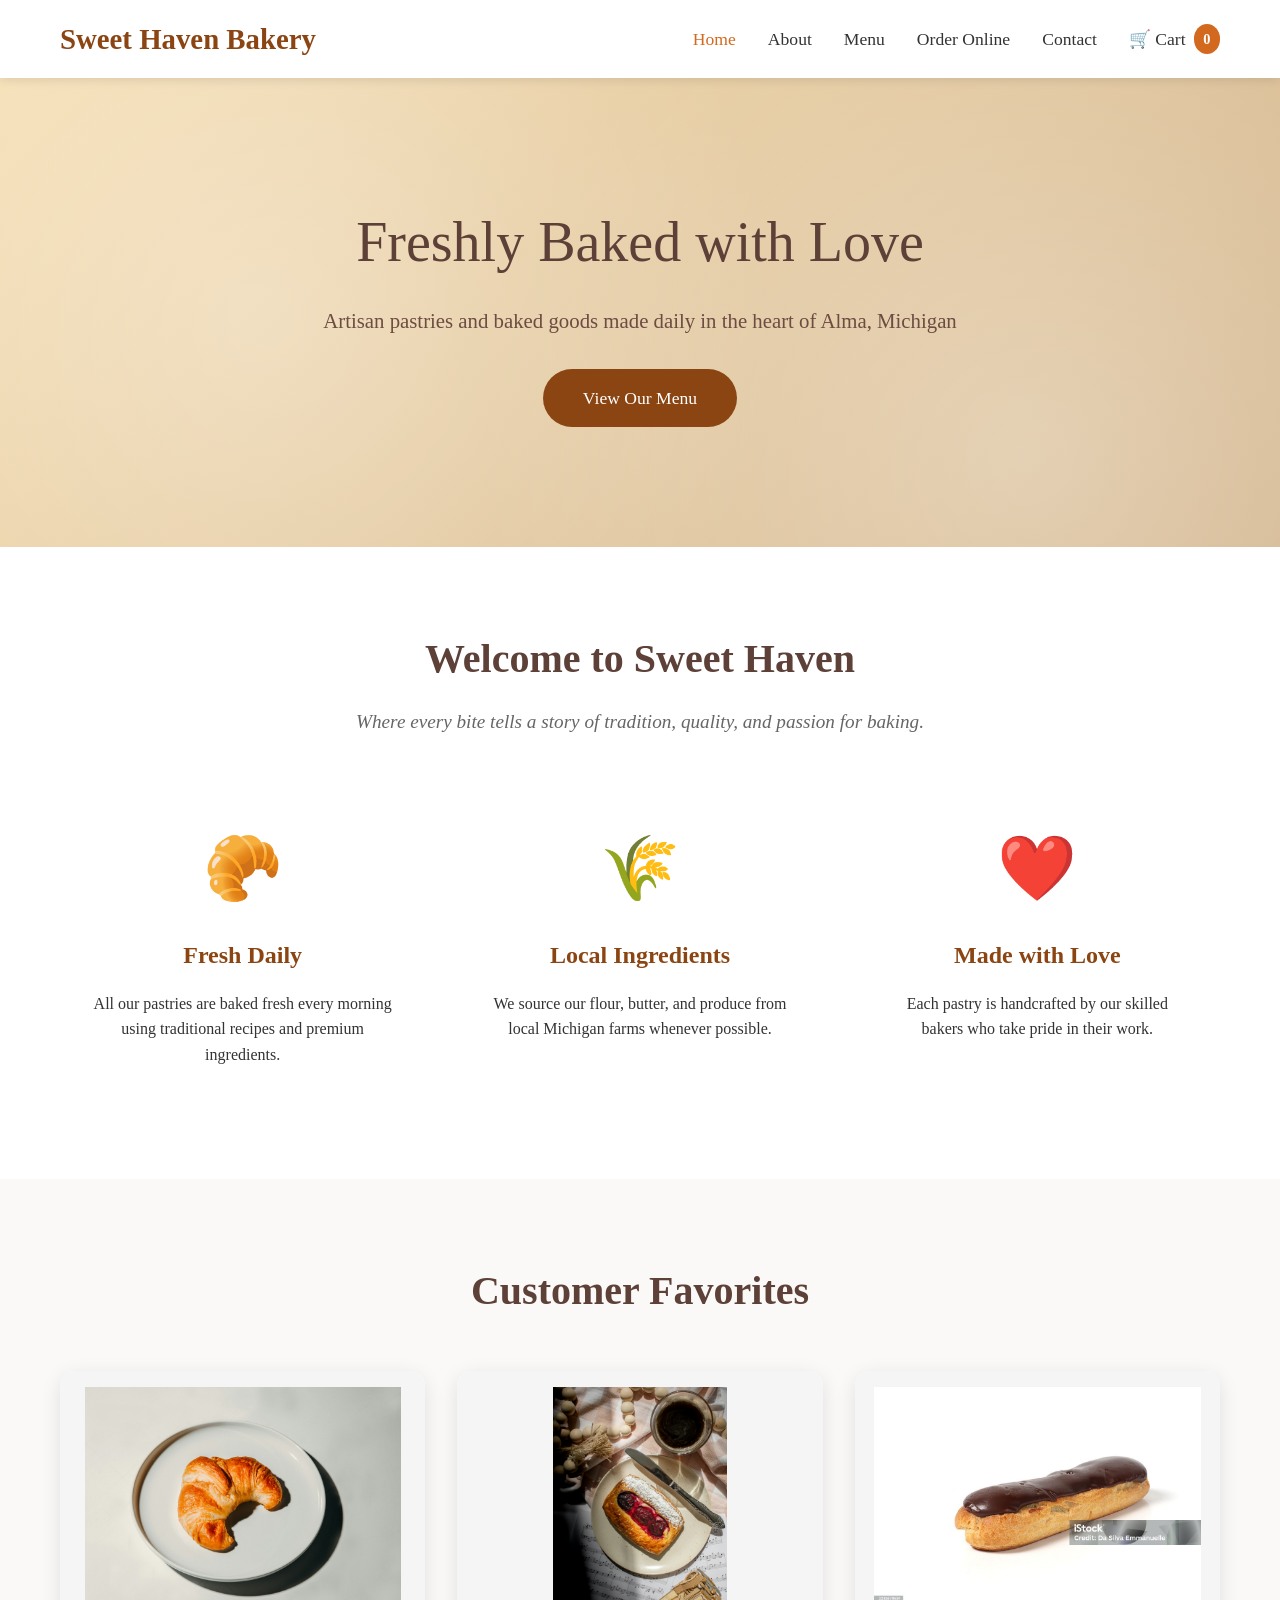
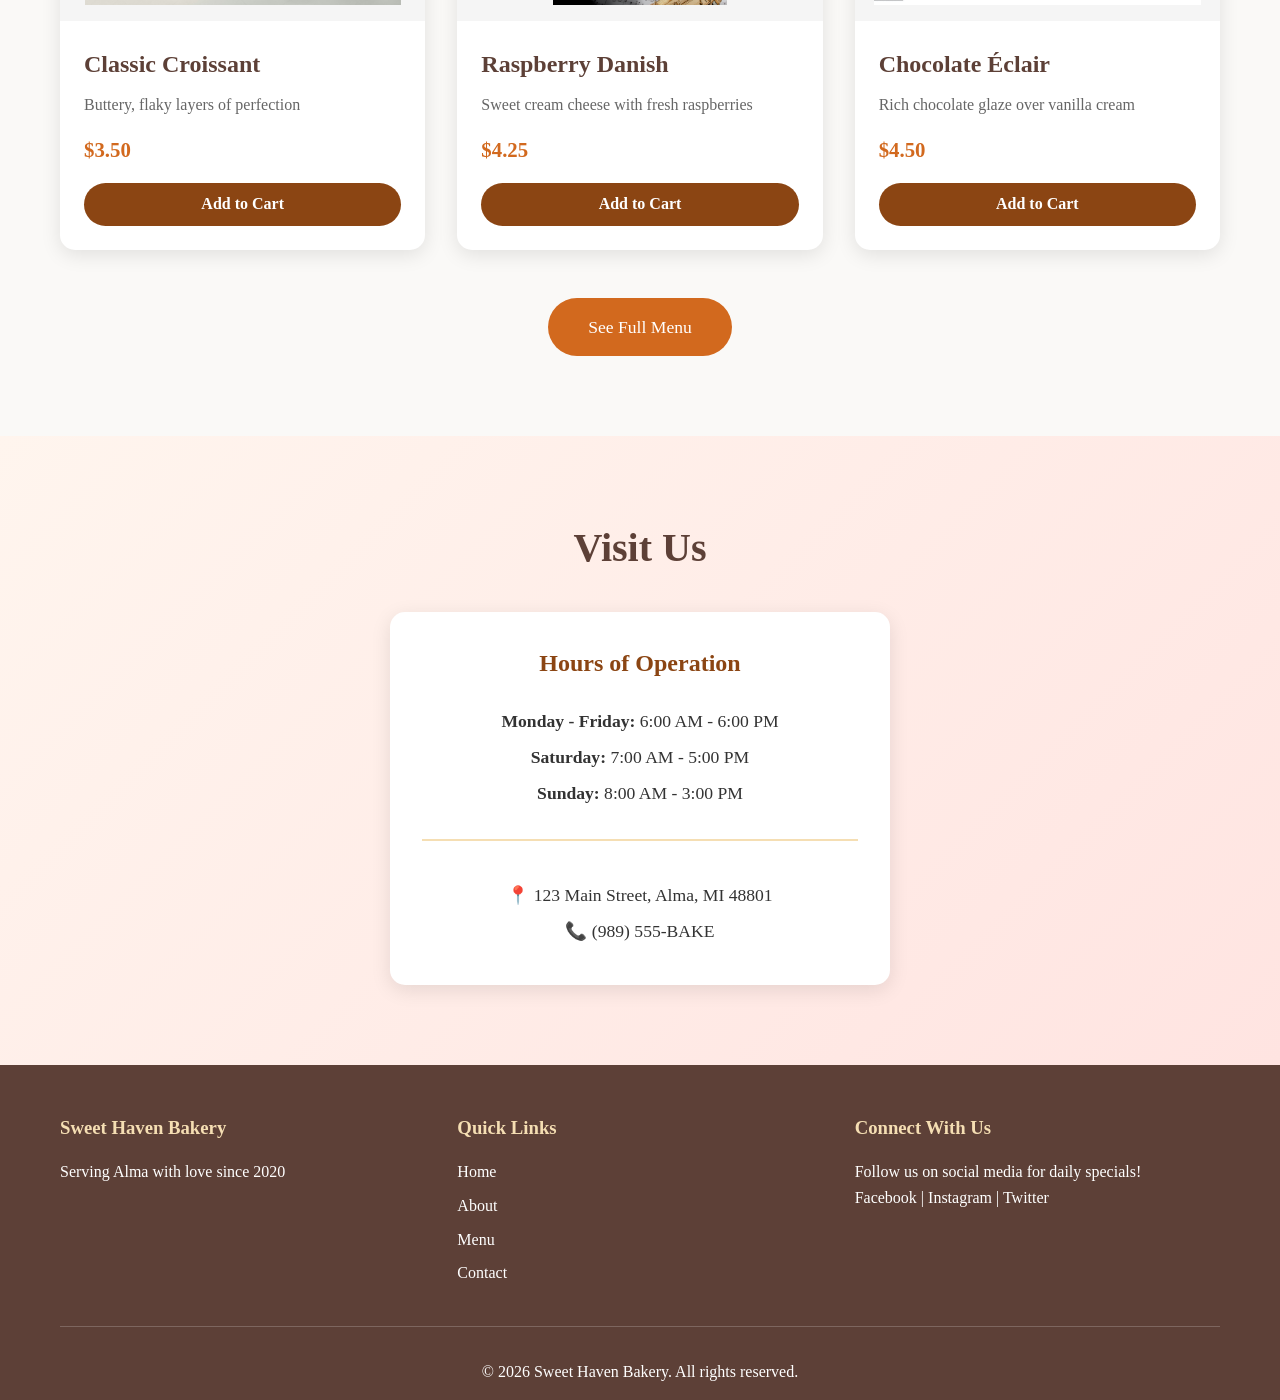
==== index.html @ ca73822a "Initial commit - Sweet Haven Bakery website" ====
<!DOCTYPE html>
<html lang="en">
<head>
    <meta charset="UTF-8">
    <meta name="viewport" content="width=device-width, initial-scale=1.0">
    <title>Sweet Haven Bakery - Artisan Pastries in Alma, Michigan</title>
    <link rel="icon" type="image/svg+xml" href="favicon.svg">
    <link rel="stylesheet" href="style.css">
</head>
<body>
    <!-- Navigation -->
    <nav class="navbar">
        <div class="container">
            <div class="nav-brand">Sweet Haven Bakery</div>
            <ul class="nav-menu">
                <li><a href="index.html" class="active">Home</a></li>
                <li><a href="about.html">About</a></li>
                <li><a href="menu.html">Menu</a></li>
                <li><a href="order.html">Order Online</a></li>
                <li><a href="contact.html">Contact</a></li>
                <li><a href="cart.html" class="cart-link">
                    🛒 Cart <span id="cart-count" class="cart-count">0</span>
                </a></li>
            </ul>
        </div>
    </nav>

    <!-- Hero Section -->
    <section class="hero">
        <div class="hero-content">
            <h1>Freshly Baked with Love</h1>
            <p>Artisan pastries and baked goods made daily in the heart of Alma, Michigan</p>
            <a href="menu.html" class="btn">View Our Menu</a>
        </div>
    </section>

    <!-- Welcome Section -->
    <section class="welcome">
        <div class="container">
            <h2>Welcome to Sweet Haven</h2>
            <p class="lead">Where every bite tells a story of tradition, quality, and passion for baking.</p>
            <div class="features">
                <div class="feature-box">
                    <div class="feature-icon">🥐</div>
                    <h3>Fresh Daily</h3>
                    <p>All our pastries are baked fresh every morning using traditional recipes and premium ingredients.</p>
                </div>
                <div class="feature-box">
                    <div class="feature-icon">🌾</div>
                    <h3>Local Ingredients</h3>
                    <p>We source our flour, butter, and produce from local Michigan farms whenever possible.</p>
                </div>
                <div class="feature-box">
                    <div class="feature-icon">❤️</div>
                    <h3>Made with Love</h3>
                    <p>Each pastry is handcrafted by our skilled bakers who take pride in their work.</p>
                </div>
            </div>
        </div>
    </section>

    <!-- Featured Items -->
    <section class="featured">
        <div class="container">
            <h2>Customer Favorites</h2>
            <div class="product-grid">
                <div class="product-card">
                    <div class="product-image">
                        <img src="images/croissant.jpg" alt="Classic Croissant">
                    </div>
                    <div class="product-details">
                        <h3>Classic Croissant</h3>
                        <p>Buttery, flaky layers of perfection</p>
                        <span class="price">$3.50</span>
                        <button class="add-to-cart-btn" data-name="Classic Croissant" data-price="3.50">Add to Cart</button>
                    </div>
                </div>
                <div class="product-card">
                    <div class="product-image">
                        <img src="images/Raspberry Danish.jpg" alt="Raspberry Danish">
                    </div>
                    <div class="product-details">
                        <h3>Raspberry Danish</h3>
                        <p>Sweet cream cheese with fresh raspberries</p>
                        <span class="price">$4.25</span>
                        <button class="add-to-cart-btn" data-name="Raspberry Danish" data-price="4.25">Add to Cart</button>
                    </div>
                </div>
                <div class="product-card">
                    <div class="product-image">
                        <img src="images/Chocolate Éclair.jpg" alt="Chocolate Éclair">
                    </div>
                    <div class="product-details">
                        <h3>Chocolate Éclair</h3>
                        <p>Rich chocolate glaze over vanilla cream</p>
                        <span class="price">$4.50</span>
                        <button class="add-to-cart-btn" data-name="Chocolate Éclair" data-price="4.50">Add to Cart</button>
                    </div>
                </div>
            </div>
            <div class="text-center">
                <a href="menu.html" class="btn btn-secondary">See Full Menu</a>
            </div>
        </div>
    </section>

    <!-- Hours Section -->
    <section class="hours-section">
        <div class="container">
            <div class="hours-content">
                <h2>Visit Us</h2>
                <div class="hours-info">
                    <h3>Hours of Operation</h3>
                    <p><strong>Monday - Friday:</strong> 6:00 AM - 6:00 PM</p>
                    <p><strong>Saturday:</strong> 7:00 AM - 5:00 PM</p>
                    <p><strong>Sunday:</strong> 8:00 AM - 3:00 PM</p>
                    <div class="location-info">
                        <p>📍 123 Main Street, Alma, MI 48801</p>
                        <p>📞 (989) 555-BAKE</p>
                    </div>
                </div>
            </div>
        </div>
    </section>

    <!-- Footer -->
    <footer>
        <div class="container">
            <div class="footer-content">
                <div class="footer-section">
                    <h3>Sweet Haven Bakery</h3>
                    <p>Serving Alma with love since 2020</p>
                </div>
                <div class="footer-section">
                    <h3>Quick Links</h3>
                    <ul>
                        <li><a href="index.html">Home</a></li>
                        <li><a href="about.html">About</a></li>
                        <li><a href="menu.html">Menu</a></li>
                        <li><a href="contact.html">Contact</a></li>
                    </ul>
                </div>
                <div class="footer-section">
                    <h3>Connect With Us</h3>
                    <p>Follow us on social media for daily specials!</p>
                    <div class="social-links">
                        <span>Facebook | Instagram | Twitter</span>
                    </div>
                </div>
            </div>
            <div class="footer-bottom">
                <p>&copy; 2026 Sweet Haven Bakery. All rights reserved.</p>
            </div>
        </div>
    </footer>

    <script src="cart.js"></script>
</body>
</html>
---- style.css ----
/* Reset and Base Styles */
* {
    margin: 0;
    padding: 0;
    box-sizing: border-box;
}

body {
    font-family: 'Georgia', serif;
    line-height: 1.6;
    color: #333;
    background-color: #faf9f7;
}

.container {
    max-width: 1200px;
    margin: 0 auto;
    padding: 0 20px;
}

/* Navigation */
.navbar {
    background-color: #fff;
    box-shadow: 0 2px 10px rgba(0,0,0,0.1);
    position: sticky;
    top: 0;
    z-index: 1000;
    padding: 1rem 0;
}

.navbar .container {
    display: flex;
    justify-content: space-between;
    align-items: center;
}

.nav-brand {
    font-size: 1.8rem;
    font-weight: bold;
    color: #8b4513;
    font-family: 'Georgia', serif;
}

.nav-menu {
    display: flex;
    list-style: none;
    gap: 2rem;
    align-items: center;
}

.nav-menu a {
    text-decoration: none;
    color: #333;
    font-weight: 500;
    transition: color 0.3s;
    font-size: 1.1rem;
}

.nav-menu a:hover,
.nav-menu a.active {
    color: #d2691e;
}

.cart-link {
    position: relative;
    display: flex;
    align-items: center;
    gap: 0.5rem;
}

.cart-count {
    background-color: #d2691e;
    color: white;
    border-radius: 50%;
    padding: 0.2rem 0.6rem;
    font-size: 0.9rem;
    font-weight: bold;
    min-width: 24px;
    text-align: center;
}

/* Hero Section */
.hero {
    background: linear-gradient(135deg, #f5deb3 0%, #d2b48c 100%);
    padding: 120px 20px;
    text-align: center;
    position: relative;
    overflow: hidden;
}

.hero::before {
    content: '';
    position: absolute;
    top: 0;
    left: 0;
    right: 0;
    bottom: 0;
    background-image: 
        radial-gradient(circle at 20% 50%, rgba(255,255,255,0.3) 0%, transparent 50%),
        radial-gradient(circle at 80% 80%, rgba(255,255,255,0.3) 0%, transparent 50%);
}

.hero-content {
    position: relative;
    z-index: 1;
}

.hero h1 {
    font-size: 3.5rem;
    color: #5d4037;
    margin-bottom: 1rem;
    font-weight: normal;
}

.hero p {
    font-size: 1.3rem;
    color: #6d4c41;
    margin-bottom: 2rem;
}

/* Buttons */
.btn {
    display: inline-block;
    padding: 15px 40px;
    background-color: #8b4513;
    color: white;
    text-decoration: none;
    border-radius: 50px;
    font-size: 1.1rem;
    transition: all 0.3s;
    border: none;
    cursor: pointer;
}

.btn:hover {
    background-color: #6d3410;
    transform: translateY(-2px);
    box-shadow: 0 5px 15px rgba(139,69,19,0.3);
}

.btn-secondary {
    background-color: #d2691e;
}

.btn-secondary:hover {
    background-color: #a0521e;
}

/* Welcome Section */
.welcome {
    padding: 80px 20px;
    background-color: #fff;
}

.welcome h2 {
    text-align: center;
    font-size: 2.5rem;
    color: #5d4037;
    margin-bottom: 1rem;
}

.lead {
    text-align: center;
    font-size: 1.2rem;
    color: #666;
    margin-bottom: 3rem;
    font-style: italic;
}

.features {
    display: grid;
    grid-template-columns: repeat(auto-fit, minmax(280px, 1fr));
    gap: 2rem;
    margin-top: 3rem;
}

.feature-box {
    text-align: center;
    padding: 2rem;
    border-radius: 10px;
    transition: transform 0.3s;
}

.feature-box:hover {
    transform: translateY(-5px);
}

.feature-icon {
    font-size: 4rem;
    margin-bottom: 1rem;
}

.feature-box h3 {
    color: #8b4513;
    margin-bottom: 1rem;
    font-size: 1.5rem;
}

/* Featured/Product Grid */
.featured {
    padding: 80px 20px;
    background-color: #faf9f7;
}

.featured h2 {
    text-align: center;
    font-size: 2.5rem;
    color: #5d4037;
    margin-bottom: 3rem;
}

.product-grid {
    display: grid;
    grid-template-columns: repeat(auto-fit, minmax(280px, 1fr));
    gap: 2rem;
    margin-bottom: 3rem;
}

.product-card {
    background: white;
    border-radius: 15px;
    overflow: hidden;
    box-shadow: 0 5px 20px rgba(0,0,0,0.1);
    transition: transform 0.3s;
    display: flex;
    flex-direction: column;
}

.product-card:hover {
    transform: translateY(-10px);
    box-shadow: 0 10px 30px rgba(0,0,0,0.15);
}

.product-image {
    height: 250px;
    background-color: #f5f5f5;
    display: flex;
    align-items: center;
    justify-content: center;
    padding: 1rem;
}

.product-image img {
    max-width: 100%;
    max-height: 100%;
    object-fit: contain;
}

.product-details {
    padding: 1.5rem;
    display: flex;
    flex-direction: column;
    flex-grow: 1;
}

.product-card h3 {
    color: #5d4037;
    font-size: 1.5rem;
    margin-bottom: 0.5rem;
}

.product-card p {
    color: #666;
    font-size: 1rem;
    margin-bottom: 1rem;
    flex-grow: 1;
}

.price {
    color: #d2691e;
    font-size: 1.3rem;
    font-weight: bold;
    margin-bottom: 1rem;
    display: block;
}

.add-to-cart-btn {
    background-color: #8b4513;
    color: white;
    border: none;
    padding: 0.8rem 1.5rem;
    border-radius: 25px;
    font-size: 1rem;
    font-family: 'Georgia', serif;
    cursor: pointer;
    transition: all 0.3s;
    font-weight: bold;
}

.add-to-cart-btn:hover {
    background-color: #6d3410;
    transform: translateY(-2px);
    box-shadow: 0 5px 15px rgba(139,69,19,0.3);
}

.cart-notification {
    position: fixed;
    top: 80px;
    right: 20px;
    background-color: #4caf50;
    color: white;
    padding: 1rem 2rem;
    border-radius: 8px;
    box-shadow: 0 4px 12px rgba(0,0,0,0.3);
    z-index: 10000;
    opacity: 0;
    transform: translateX(400px);
    transition: all 0.3s ease;
}

.cart-notification.show {
    opacity: 1;
    transform: translateX(0);
}

.text-center {
    text-align: center;
}

/* Hours Section */
.hours-section {
    padding: 80px 20px;
    background: linear-gradient(135deg, #fff5ee 0%, #ffe4e1 100%);
}

.hours-content {
    text-align: center;
}

.hours-content h2 {
    font-size: 2.5rem;
    color: #5d4037;
    margin-bottom: 2rem;
}

.hours-info {
    background: white;
    padding: 2rem;
    border-radius: 15px;
    box-shadow: 0 5px 20px rgba(0,0,0,0.1);
    max-width: 500px;
    margin: 0 auto;
}

.hours-info h3 {
    color: #8b4513;
    margin-bottom: 1.5rem;
    font-size: 1.5rem;
}

.hours-info p {
    margin: 0.5rem 0;
    font-size: 1.1rem;
}

.location-info {
    margin-top: 2rem;
    padding-top: 2rem;
    border-top: 2px solid #f5deb3;
}

/* About Page Specific */
.about-hero {
    padding: 60px 20px;
    background: linear-gradient(135deg, #ffe4e1 0%, #ffd6cc 100%);
    text-align: center;
}

.about-hero h1 {
    font-size: 3rem;
    color: #5d4037;
    margin-bottom: 1rem;
}

.about-content {
    padding: 80px 20px;
    background: white;
}

.about-section {
    max-width: 800px;
    margin: 0 auto 4rem;
}

.about-section h2 {
    color: #8b4513;
    font-size: 2rem;
    margin-bottom: 1.5rem;
}

.about-section p {
    font-size: 1.1rem;
    line-height: 1.8;
    color: #555;
    margin-bottom: 1rem;
}

.team-grid {
    display: grid;
    grid-template-columns: repeat(auto-fit, minmax(250px, 1fr));
    gap: 2rem;
    margin-top: 3rem;
}

.team-member {
    text-align: center;
    padding: 2rem;
    background: #faf9f7;
    border-radius: 15px;
}

.team-photo {
    width: 150px;
    height: 150px;
    border-radius: 50%;
    background: linear-gradient(135deg, #f5deb3 0%, #d2b48c 100%);
    margin: 0 auto 1rem;
}

.team-member h3 {
    color: #8b4513;
    margin-bottom: 0.5rem;
}

.team-member p {
    color: #666;
    font-style: italic;
}

/* Menu Page */
.menu-hero {
    padding: 60px 20px;
    background: linear-gradient(135deg, #f5deb3 0%, #d2b48c 100%);
    text-align: center;
}

.menu-hero h1 {
    font-size: 3rem;
    color: #5d4037;
}

.menu-content {
    padding: 80px 20px;
    background: white;
}

.menu-category {
    margin-bottom: 4rem;
}

.menu-category h2 {
    color: #8b4513;
    font-size: 2rem;
    margin-bottom: 2rem;
    text-align: center;
}

.menu-items {
    display: grid;
    grid-template-columns: repeat(auto-fit, minmax(300px, 1fr));
    gap: 2rem;
}

.menu-item {
    background: #faf9f7;
    padding: 1.5rem;
    border-radius: 10px;
    border-left: 4px solid #d2691e;
}

.menu-item h3 {
    color: #5d4037;
    margin-bottom: 0.5rem;
    display: flex;
    justify-content: space-between;
    align-items: center;
}

.menu-item .item-price {
    color: #d2691e;
    font-size: 1.2rem;
}

.menu-item p {
    color: #666;
    font-size: 0.95rem;
}

/* Contact Page */
.contact-hero {
    padding: 60px 20px;
    background: linear-gradient(135deg, #ffe4e1 0%, #ffd6cc 100%);
    text-align: center;
}

.contact-hero h1 {
    font-size: 3rem;
    color: #5d4037;
}

.contact-content {
    padding: 80px 20px;
    background: white;
}

.contact-grid {
    display: grid;
    grid-template-columns: repeat(auto-fit, minmax(300px, 1fr));
    gap: 3rem;
    max-width: 1000px;
    margin: 0 auto;
}

.contact-info {
    background: #faf9f7;
    padding: 2rem;
    border-radius: 15px;
}

.contact-info h2 {
    color: #8b4513;
    margin-bottom: 1.5rem;
    font-size: 1.8rem;
}

.contact-info p {
    margin: 1rem 0;
    font-size: 1.1rem;
    color: #555;
}

.contact-form {
    background: #faf9f7;
    padding: 2rem;
    border-radius: 15px;
}

.contact-form h2 {
    color: #8b4513;
    margin-bottom: 1.5rem;
    font-size: 1.8rem;
}

.form-group {
    margin-bottom: 1.5rem;
}

.form-group label {
    display: block;
    margin-bottom: 0.5rem;
    color: #5d4037;
    font-weight: bold;
}

.form-group input,
.form-group textarea {
    width: 100%;
    padding: 12px;
    border: 2px solid #e0e0e0;
    border-radius: 8px;
    font-family: 'Georgia', serif;
    font-size: 1rem;
    transition: border-color 0.3s;
}

.form-group input:focus,
.form-group textarea:focus {
    outline: none;
    border-color: #d2691e;
}

.form-group textarea {
    min-height: 150px;
    resize: vertical;
}

/* Footer */
footer {
    background-color: #5d4037;
    color: white;
    padding: 3rem 20px 1rem;
}

.footer-content {
    display: grid;
    grid-template-columns: repeat(auto-fit, minmax(250px, 1fr));
    gap: 2rem;
    margin-bottom: 2rem;
}

.footer-section h3 {
    margin-bottom: 1rem;
    color: #f5deb3;
}

.footer-section ul {
    list-style: none;
}

.footer-section ul li {
    margin: 0.5rem 0;
}

.footer-section a {
    color: white;
    text-decoration: none;
    transition: color 0.3s;
}

.footer-section a:hover {
    color: #f5deb3;
}

.footer-bottom {
    text-align: center;
    padding-top: 2rem;
    border-top: 1px solid rgba(255,255,255,0.2);
}

/* Responsive Design */
@media (max-width: 768px) {
    .nav-menu {
        flex-direction: column;
        gap: 1rem;
        display: none;
    }
    
    .hero h1 {
        font-size: 2.5rem;
    }
    
    .hero p {
        font-size: 1.1rem;
    }
    
    .features,
    .product-grid,
    .menu-items {
        grid-template-columns: 1fr;
    }
    
    .about-hero h1,
    .menu-hero h1,
    .contact-hero h1 {
        font-size: 2.5rem;
    }
}

@media (max-width: 480px) {
    .hero h1 {
        font-size: 2rem;
    }
    
    .nav-brand {
        font-size: 1.3rem;
    }
}

/* Order Page Styles */
.order-info-banner {
    background: linear-gradient(135deg, #4caf50 0%, #45a049 100%);
    color: white;
    padding: 2rem;
    border-radius: 15px;
    text-align: center;
    margin-bottom: 3rem;
}

.order-info-banner h3 {
    margin-bottom: 0.5rem;
    font-size: 1.5rem;
}

.order-grid {
    display: grid;
    grid-template-columns: repeat(auto-fill, minmax(280px, 1fr));
    gap: 2rem;
}

.order-item {
    background: white;
    border-radius: 15px;
    overflow: hidden;
    box-shadow: 0 3px 15px rgba(0,0,0,0.1);
    transition: transform 0.3s;
    display: flex;
    flex-direction: column;
}

.order-item:hover {
    transform: translateY(-5px);
    box-shadow: 0 5px 20px rgba(0,0,0,0.15);
}

.order-item-image {
    height: 200px;
    background-color: #f5f5f5;
    display: flex;
    align-items: center;
    justify-content: center;
    padding: 1rem;
}

.order-item-image img {
    max-width: 100%;
    max-height: 100%;
    object-fit: contain;
}

.order-item-image-placeholder {
    height: 200px;
    background-size: cover;
    background-position: center;
}

.order-item h3 {
    padding: 1rem 1.5rem 0.5rem;
    color: #5d4037;
    font-size: 1.3rem;
}

.order-item p {
    padding: 0 1.5rem;
    color: #666;
    font-size: 0.95rem;
    flex-grow: 1;
}

.order-item .price {
    padding: 0.5rem 1.5rem;
}

.order-item .add-to-cart-btn {
    margin: 0 1.5rem 1.5rem;
}

/* Cart Page Styles */
.cart-container {
    display: grid;
    grid-template-columns: 2fr 1fr;
    gap: 3rem;
    max-width: 1200px;
    margin: 0 auto;
}

.cart-items-section h2 {
    color: #8b4513;
    margin-bottom: 2rem;
}

.cart-item {
    background: #faf9f7;
    padding: 1.5rem;
    border-radius: 10px;
    margin-bottom: 1rem;
    display: flex;
    justify-content: space-between;
    align-items: center;
}

.cart-item-info h3 {
    color: #5d4037;
    margin-bottom: 0.5rem;
}

.item-price {
    color: #666;
    font-size: 0.9rem;
}

.cart-item-controls {
    display: flex;
    align-items: center;
    gap: 2rem;
}

.quantity-controls {
    display: flex;
    align-items: center;
    gap: 1rem;
}

.quantity-controls button {
    background-color: #8b4513;
    color: white;
    border: none;
    width: 30px;
    height: 30px;
    border-radius: 50%;
    cursor: pointer;
    font-size: 1.2rem;
    transition: background-color 0.3s;
}

.quantity-controls button:hover {
    background-color: #6d3410;
}

.quantity-controls span {
    font-weight: bold;
    min-width: 30px;
    text-align: center;
}

.item-total {
    font-weight: bold;
    color: #d2691e;
    font-size: 1.1rem;
    min-width: 80px;
    text-align: right;
}

.remove-btn {
    background: none;
    border: none;
    color: #d32f2f;
    cursor: pointer;
    text-decoration: underline;
    font-size: 0.9rem;
}

.remove-btn:hover {
    color: #b71c1c;
}

.empty-cart {
    text-align: center;
    padding: 3rem;
    background: #faf9f7;
    border-radius: 15px;
}

.empty-cart p {
    font-size: 1.2rem;
    color: #666;
    margin-bottom: 2rem;
}

.cart-summary {
    background: #faf9f7;
    padding: 2rem;
    border-radius: 15px;
    height: fit-content;
    position: sticky;
    top: 100px;
}

.cart-summary h2 {
    color: #8b4513;
    margin-bottom: 1.5rem;
}

.summary-line {
    display: flex;
    justify-content: space-between;
    margin-bottom: 1rem;
    font-size: 1.1rem;
}

.summary-line.total {
    border-top: 2px solid #d2691e;
    padding-top: 1rem;
    margin-top: 1rem;
    font-weight: bold;
    font-size: 1.3rem;
    color: #5d4037;
}

.free-delivery-notice {
    color: #4caf50;
    font-weight: bold;
}

.delivery-info {
    font-size: 0.9rem;
    color: #666;
    margin: 1rem 0;
    text-align: center;
}

.cart-summary .btn {
    width: 100%;
    margin-bottom: 1rem;
    text-align: center;
}

/* Checkout Page Styles */
.checkout-container {
    display: grid;
    grid-template-columns: 2fr 1fr;
    gap: 3rem;
    max-width: 1200px;
    margin: 0 auto;
}

.checkout-section {
    background: #faf9f7;
    padding: 2rem;
    border-radius: 15px;
    margin-bottom: 2rem;
}

.checkout-section h2 {
    color: #8b4513;
    margin-bottom: 1.5rem;
}

.form-row {
    display: grid;
    grid-template-columns: repeat(auto-fit, minmax(200px, 1fr));
    gap: 1rem;
}

.payment-disclaimer {
    background: #fff3cd;
    border: 2px solid #ffc107;
    padding: 1rem;
    border-radius: 8px;
    margin-bottom: 1.5rem;
}

.payment-disclaimer p {
    margin: 0;
    font-size: 0.95rem;
    color: #856404;
}

.payment-methods {
    display: flex;
    flex-direction: column;
    gap: 1rem;
}

.payment-option {
    background: white;
    padding: 1rem;
    border: 2px solid #e0e0e0;
    border-radius: 8px;
    cursor: pointer;
    display: flex;
    align-items: center;
    gap: 1rem;
    transition: all 0.3s;
}

.payment-option:hover {
    border-color: #d2691e;
}

.payment-option input[type="radio"] {
    width: 20px;
    height: 20px;
}

.payment-option span {
    font-size: 1.1rem;
}

#card-details {
    margin-top: 1.5rem;
}

.btn-large {
    width: 100%;
    padding: 1.2rem 2rem;
    font-size: 1.2rem;
}

.checkout-summary {
    background: #faf9f7;
    padding: 2rem;
    border-radius: 15px;
    height: fit-content;
    position: sticky;
    top: 100px;
}

.checkout-summary h2 {
    color: #8b4513;
    margin-bottom: 1.5rem;
}

.checkout-item {
    display: flex;
    justify-content: space-between;
    padding: 0.8rem 0;
    border-bottom: 1px solid #e0e0e0;
}

.checkout-item:last-child {
    border-bottom: none;
}

.summary-divider {
    height: 2px;
    background-color: #e0e0e0;
    margin: 1.5rem 0;
}

/* Responsive adjustments */
@media (max-width: 968px) {
    .cart-container,
    .checkout-container {
        grid-template-columns: 1fr;
    }
    
    .cart-summary,
    .checkout-summary {
        position: static;
    }
    
    .cart-item {
        flex-direction: column;
        align-items: flex-start;
        gap: 1rem;
    }
    
    .cart-item-controls {
        width: 100%;
        justify-content: space-between;
    }
}

@media (max-width: 768px) {
    .order-grid {
        grid-template-columns: 1fr;
    }
    
    .form-row {
        grid-template-columns: 1fr;
    }
}
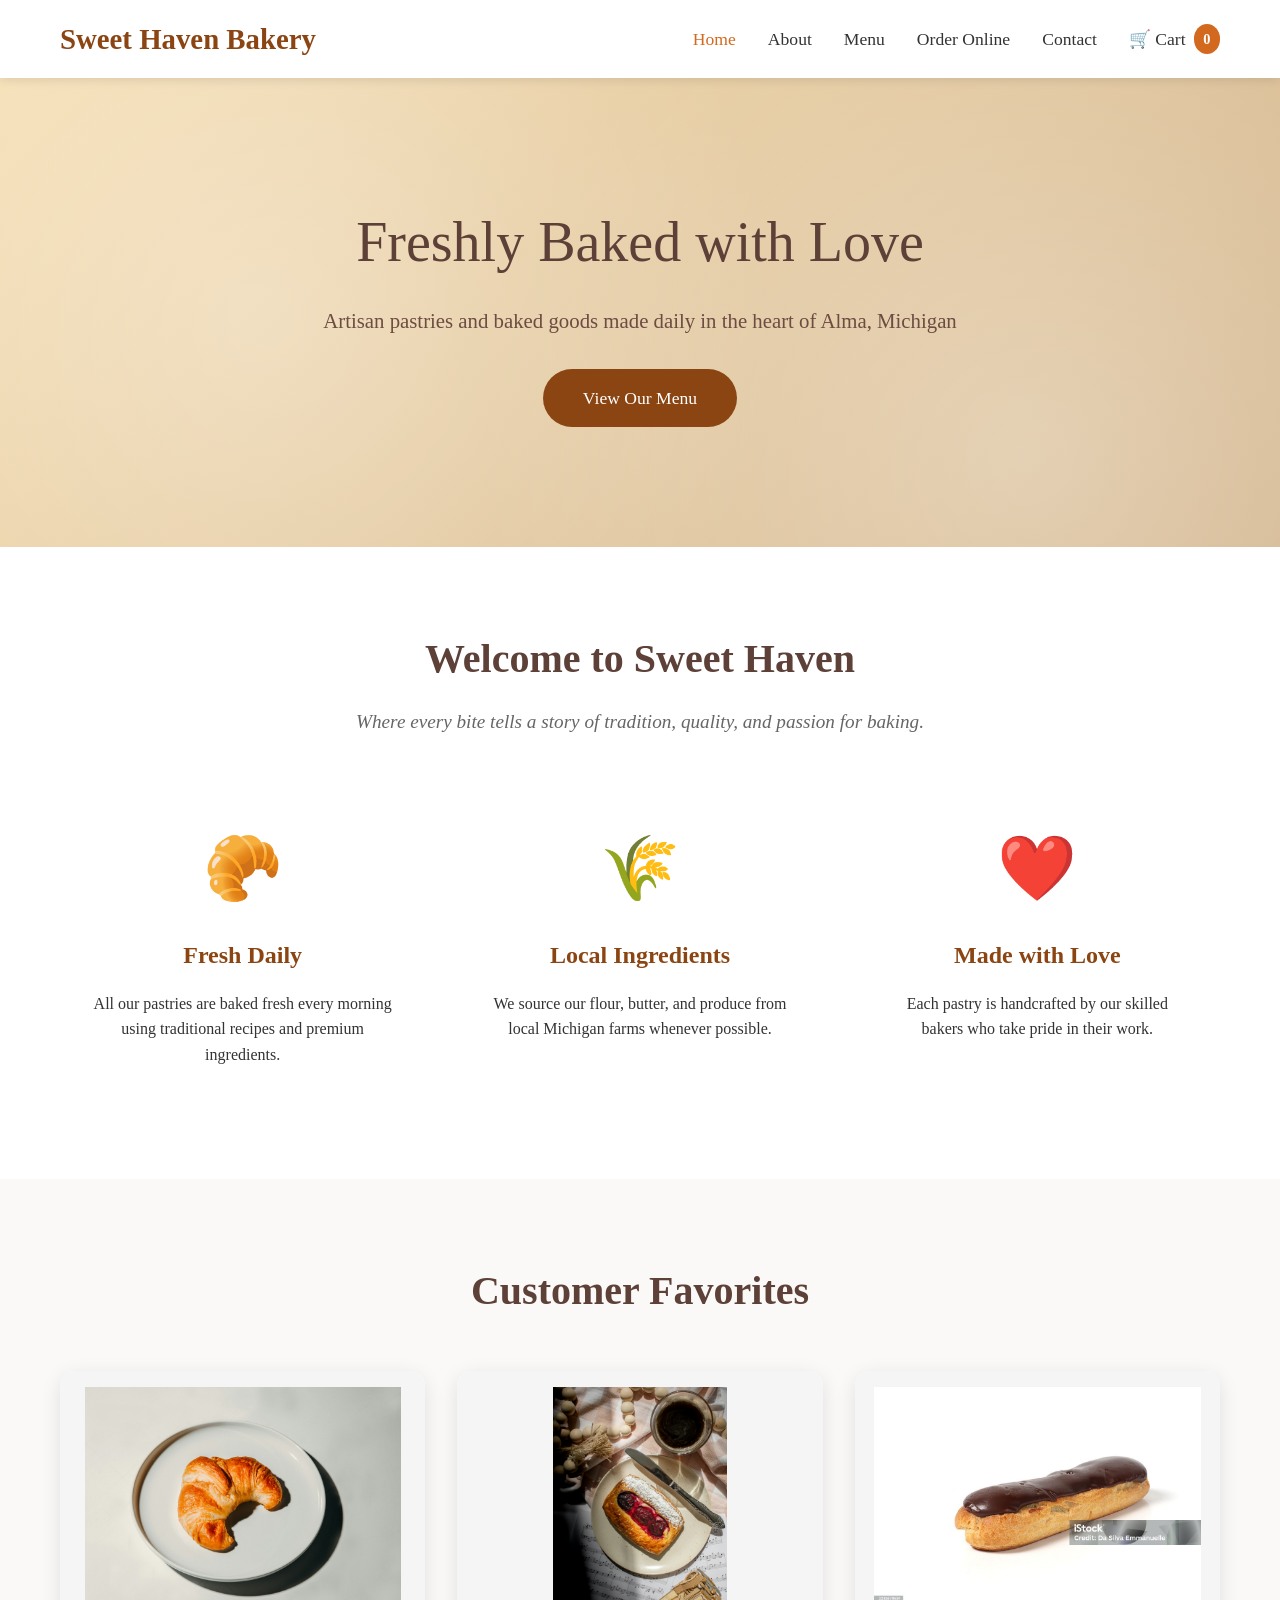
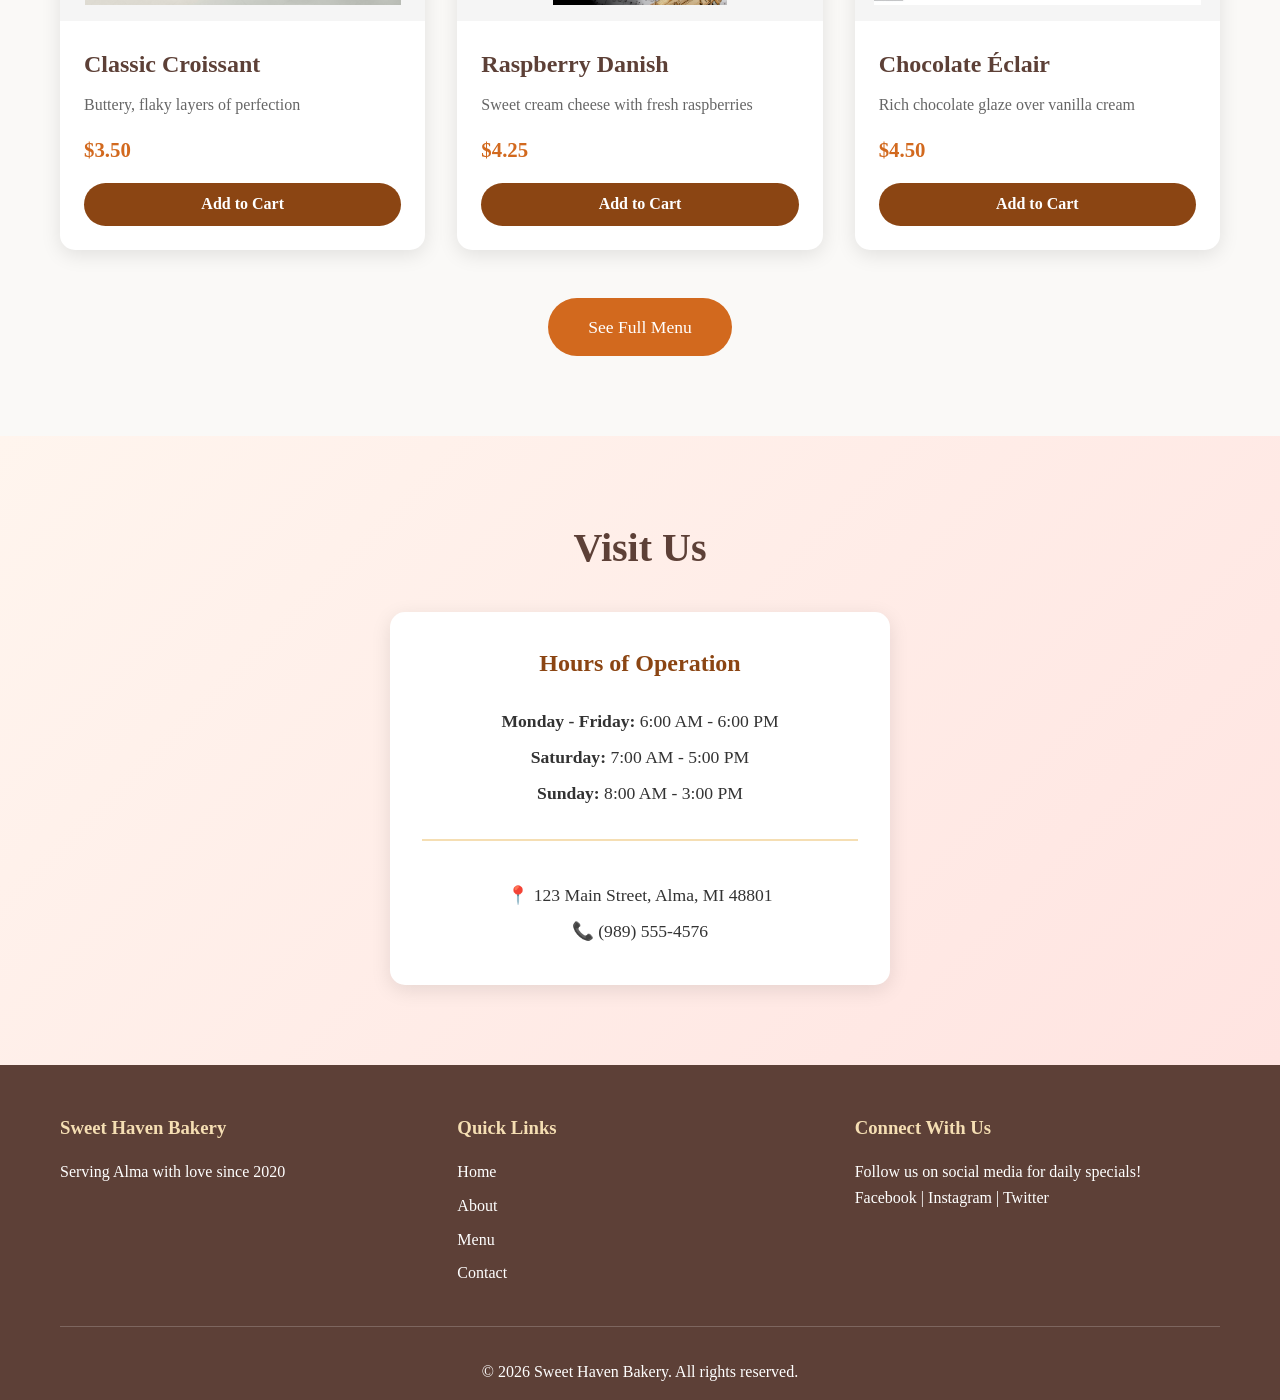
==== commit cd204145: "Update index.html" ====
--- a/index.html
+++ b/index.html
@@ -116,7 +116,7 @@
                     <p><strong>Sunday:</strong> 8:00 AM - 3:00 PM</p>
                     <div class="location-info">
                         <p>📍 123 Main Street, Alma, MI 48801</p>
-                        <p>📞 (989) 555-BAKE</p>
+                        <p>📞 (989) 555-4576</p>
                     </div>
                 </div>
             </div>
